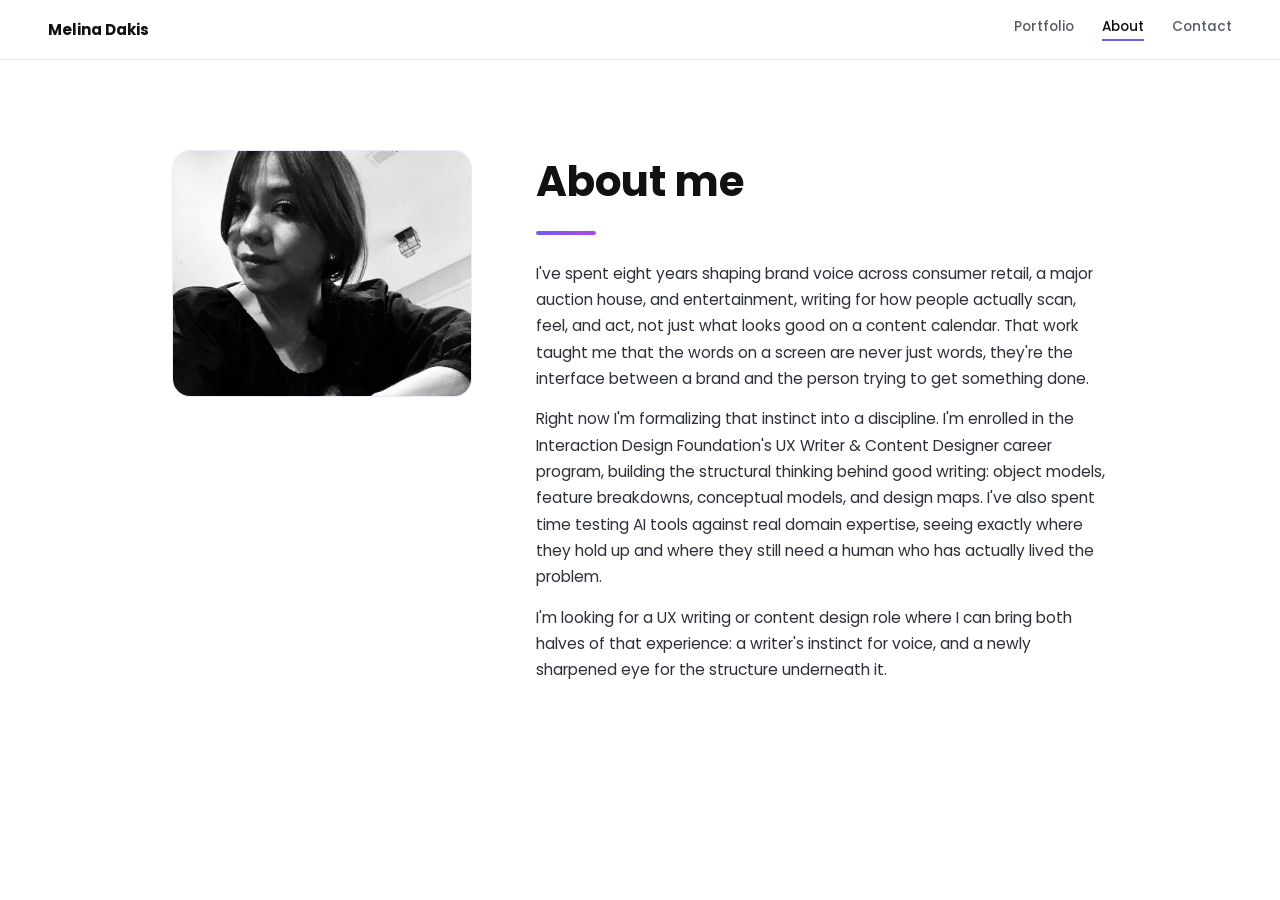
==== about.html @ 441a47ce "Add files via upload" ====
<!DOCTYPE html>
<html lang="en">
<head>
<meta charset="UTF-8">
<meta name="viewport" content="width=device-width, initial-scale=1.0">
<title>About — Melina Dakis</title>
<link rel="preconnect" href="https://fonts.googleapis.com">
<link rel="preconnect" href="https://fonts.gstatic.com" crossorigin>
<link href="https://fonts.googleapis.com/css2?family=Poppins:ital,wght@0,400;0,500;0,600;0,700;1,400&display=swap" rel="stylesheet">
<link rel="stylesheet" href="style.css">
</head>
<body>
<nav class="nav">
  <div class="name">Melina Dakis</div>
  <div class="plinks">
    <a href="index.html">Portfolio</a>
    <a href="about.html" class="active">About</a>
    <a href="contact.html">Contact</a>
  </div>
</nav>

<div class="about-wrap">
  <div class="about-photo">
    <img src="[data-uri]" alt="Portrait of Melina Dakis">
  </div>
  <div class="about-body">
    <h1>About me</h1>
    <div class="rule"></div>
    <p>
      I've spent eight years shaping brand voice across consumer retail, a major auction
      house, and entertainment, writing for how people actually scan, feel, and act, not
      just what looks good on a content calendar. That work taught me that the words on a
      screen are never just words, they're the interface between a brand and the person
      trying to get something done.
    </p>
    <p>
      Right now I'm formalizing that instinct into a discipline. I'm enrolled in the
      Interaction Design Foundation's UX Writer &amp; Content Designer career program,
      building the structural thinking behind good writing: object models, feature
      breakdowns, conceptual models, and design maps. I've also spent time testing AI tools
      against real domain expertise, seeing exactly where they hold up and where they
      still need a human who has actually lived the problem.
    </p>
    <p>
      I'm looking for a UX writing or content design role where I can bring both halves of
      that experience: a writer's instinct for voice, and a newly sharpened eye for the
      structure underneath it.
    </p>
  </div>
</div>
</body>
</html>
---- style.css ----
:root {
    --ink: #111114;
    --slate: #565A63;
    --slate-light: #8A8E99;
    --paper: #FFFFFF;
    --card: #FAFAFD;
    --border: #ECEAF8;
    --grad: linear-gradient(90deg,#6D5DF4,#B14AE2);
    --grad-diag: linear-gradient(135deg,#6D5DF4,#B14AE2);
    --tag-bg: #F5F2FD;
    --tag-ink: #6D3FC7;
    --note-ink: #4A2E8C;
    --note-border: #E7DFFA;
    --ghost: #F5F4FC;
    --nav-bg: rgba(255,255,255,0.9);
  }
  @media (prefers-color-scheme: dark) {
    :root:not([data-theme="light"]) {
      --ink: #F1F0F5;
      --slate: #B6B6C2;
      --slate-light: #8B8B99;
      --paper: #131217;
      --card: #1C1B22;
      --border: #2C2A35;
      --tag-bg: #241F33;
      --tag-ink: #C9A8FF;
      --note-ink: #D9C6FF;
      --note-border: #3A2E58;
      --ghost: #1D1A26;
      --nav-bg: rgba(19,18,23,0.85);
    }
  }
  :root[data-theme="dark"] {
    --ink: #F1F0F5;
    --slate: #B6B6C2;
    --slate-light: #8B8B99;
    --paper: #131217;
    --card: #1C1B22;
    --border: #2C2A35;
    --tag-bg: #241F33;
    --tag-ink: #C9A8FF;
    --note-ink: #D9C6FF;
    --note-border: #3A2E58;
    --ghost: #1D1A26;
    --nav-bg: rgba(19,18,23,0.85);
  }
  * { box-sizing: border-box; }
  html { scroll-behavior: smooth; }
  body {
    margin: 0;
    font-family: 'Poppins', 'Segoe UI', sans-serif;
    color: var(--ink);
    background: var(--paper);
    -webkit-font-smoothing: antialiased;
  }
  a { color: inherit; }

  /* ---------- NAV ---------- */
  .nav {
    position: sticky; top: 0; z-index: 50;
    background: var(--nav-bg);
    backdrop-filter: blur(8px);
    border-bottom: 1px solid var(--border);
    display: flex; align-items: center; justify-content: space-between;
    padding: 0.18in 0.5in;
  }
  .nav .name { font-weight: 700; font-size: 15px; }
  .nav .links { display: flex; gap: 22px; }
  .nav .links a {
    text-decoration: none; font-size: 13px; font-weight: 500; color: var(--slate);
  }
  .nav .links a:hover { color: var(--ink); }
  .nav .links a.n {
    display: inline-flex; align-items: center; justify-content: center;
    width: 22px; height: 22px; border-radius: 6px;
    background: var(--tag-bg); color: var(--tag-ink); font-size: 11px; font-weight: 700;
    margin-right: 4px;
  }

  /* ---------- HERO ---------- */
  .hero {
    position: relative; overflow: hidden;
    padding: 90px 0.85in 70px 0.85in;
    max-width: 1100px; margin: 0 auto;
  }
  .hero .kicker { font-size: 13px; font-weight: 500; color: var(--slate-light); margin-bottom: 28px; }
  .hero h1 {
    font-size: clamp(42px, 7vw, 76px); font-weight: 700; line-height: 1.0;
    letter-spacing: -0.02em; margin: 0 0 22px 0;
  }
  .hero .rule { width: 90px; height: 5px; border-radius: 3px; background: var(--grad); margin-bottom: 26px; }
  .hero .role { font-size: 19px; font-weight: 500; margin-bottom: 18px; }
  .hero .pitch { font-size: 16px; line-height: 1.65; color: var(--slate); max-width: 560px; margin-bottom: 44px; }

  .index-grid {
    display: grid; grid-template-columns: repeat(2, 1fr); gap: 14px;
    max-width: 720px;
  }
  .index-grid a {
    display: flex; align-items: center; gap: 14px;
    text-decoration: none; color: var(--ink);
    padding: 14px 16px; border: 1px solid var(--border); border-radius: 12px;
    background: var(--card);
    transition: border-color 0.15s ease, transform 0.15s ease;
  }
  .index-grid a:hover { border-color: #C9BBF2; transform: translateY(-1px); }
  .index-grid .n {
    flex-shrink: 0; width: 30px; height: 30px; border-radius: 8px;
    background: var(--grad-diag); color: #fff; font-size: 12px; font-weight: 700;
    display: flex; align-items: center; justify-content: center;
  }
  .index-grid span.t { font-size: 13.5px; font-weight: 500; }

  .appendix-note {
    display: flex; align-items: center; gap: 12px;
    font-size: 13.5px; font-weight: 500; color: var(--note-ink);
    background: var(--tag-bg); border: 1px solid var(--note-border); border-radius: 10px;
    padding: 14px 18px; margin-top: 30px; max-width: 640px;
  }
  .appendix-note svg { flex-shrink: 0; }

  /* ---------- SECTIONS ---------- */
  section.project {
    position: relative; overflow: hidden;
    scroll-margin-top: 64px;
    padding: 90px 0.85in;
    max-width: 1100px; margin: 0 auto;
    border-top: 1px solid var(--border);
  }
  .ghost {
    position: absolute; top: -40px; right: -10px;
    font-size: 320px; font-weight: 700; color: var(--ghost);
    z-index: 0; line-height: 1; user-select: none; pointer-events: none;
  }
  .p-inner { position: relative; z-index: 1; }
  .eyebrow {
    display: inline-block; font-size: 13px; font-weight: 600; letter-spacing: 0.02em;
    background: var(--grad); -webkit-background-clip: text; background-clip: text;
    color: transparent; -webkit-text-fill-color: transparent;
    margin-bottom: 14px;
  }
  h2.p-title {
    font-size: clamp(26px, 3.4vw, 34px); font-weight: 700; letter-spacing: -0.01em;
    margin: 0 0 22px 0; line-height: 1.15; max-width: 780px;
  }
  .p-rule { width: 60px; height: 4px; border-radius: 3px; background: var(--grad); margin-bottom: 26px; }
  .p-context { font-size: 16px; color: var(--slate); line-height: 1.6; max-width: 700px; margin-bottom: 34px; }

  h3.sub { font-size: 17px; font-weight: 600; margin: 0 0 12px 0; }
  p, li { font-size: 15px; line-height: 1.62; color: #2E3038; margin: 0 0 14px 0; }
  .body-col { max-width: 620px; }
  .body-col p:last-child { margin-bottom: 0; }

  .frame {
    border: 1px solid var(--border); border-radius: 16px; background: var(--card);
    padding: 26px; margin: 18px 0; text-align: center;
  }
  .frame img { max-width: 100%; height: auto; border-radius: 6px; }
  .cap { font-size: 13px; color: var(--slate-light); margin-top: 12px; margin-bottom: 0; }

  .card { border-radius: 16px; background: var(--card); border: 1px solid var(--border); padding: 24px 26px; }
  .card-row { display: flex; align-items: center; gap: 14px; margin-bottom: 12px; }
  .icon {
    flex-shrink: 0; width: 38px; height: 38px; border-radius: 10px;
    background: var(--grad-diag); display: flex; align-items: center; justify-content: center;
  }
  .icon svg { width: 17px; height: 17px; }
  .card .label { font-size: 14.5px; font-weight: 600; }
  .card p:last-child { margin-bottom: 0; }
  .card ul { margin: 6px 0 0 0; padding-left: 20px; }
  .card ul li { margin-bottom: 6px; }

  .two-col { display: grid; grid-template-columns: 1fr 1fr; gap: 48px; align-items: start; }
  @media (max-width: 820px) { .two-col { grid-template-columns: 1fr; } .index-grid { grid-template-columns: 1fr; } }

  ul.stories { margin: 8px 0 0 0; padding-left: 20px; }
  ul.stories li { margin-bottom: 8px; font-size: 14.5px; }
  ul.tight { margin: 6px 0 0 0; padding-left: 20px; }
  ul.tight li { margin-bottom: 6px; font-size: 14.5px; }

  .quote-block {
    border-left: 3px solid #B14AE2; padding: 8px 0 8px 18px; margin: 0 0 16px 0;
    font-style: italic; font-size: 14.5px; color: #3A3B42;
  }
  .use-case dt { font-weight: 600; font-size: 14.5px; margin-top: 14px; }
  .use-case dd { margin: 3px 0 0 0; font-size: 14.5px; color: #2E3038; line-height: 1.55; }
  .use-case dt:first-child { margin-top: 0; }

  details.appendix {
    margin-top: 22px; border: 1px solid var(--border); border-radius: 16px;
    background: var(--card); overflow: hidden;
  }
  details.appendix summary {
    cursor: pointer; list-style: none; padding: 18px 24px;
    font-size: 14.5px; font-weight: 600; color: var(--tag-ink);
    display: flex; align-items: center; gap: 10px;
  }
  details.appendix summary::-webkit-details-marker { display: none; }
  details.appendix summary .chev { transition: transform 0.2s ease; flex-shrink: 0; }
  details.appendix[open] summary .chev { transform: rotate(90deg); }
  details.appendix .appendix-body { padding: 0 26px 26px 26px; }

  footer {
    padding: 60px 0.85in 80px 0.85in;
    max-width: 1100px; margin: 0 auto;
    border-top: 1px solid var(--border);
  }
  footer p { color: var(--slate-light); font-size: 13.5px; }

  /* ---------- PRIMARY NAV (multi-page) ---------- */
  .nav .plinks { display: flex; gap: 28px; }
  .nav .plinks a {
    text-decoration: none; font-size: 13.5px; font-weight: 500; color: var(--slate);
    padding-bottom: 2px; border-bottom: 2px solid transparent;
  }
  .nav .plinks a:hover { color: var(--ink); }
  .nav .plinks a.active { color: var(--ink); border-bottom-color: #6D5DF4; }

  /* ---------- ABOUT PAGE ---------- */
  .about-wrap {
    max-width: 1100px; margin: 0 auto;
    padding: 90px 0.85in 100px 0.85in;
    display: grid; grid-template-columns: 300px 1fr; gap: 64px; align-items: start;
  }
  .about-photo {
    width: 100%; border-radius: 18px; overflow: hidden;
    border: 1px solid var(--border);
  }
  .about-photo img { width: 100%; display: block; }
  .about-body h1 {
    font-size: clamp(30px, 4vw, 42px); font-weight: 700; letter-spacing: -0.01em;
    margin: 0 0 18px 0;
  }
  .about-body .rule { width: 60px; height: 4px; border-radius: 3px; background: var(--grad); margin-bottom: 26px; }
  .about-body p { font-size: 15.5px; line-height: 1.7; max-width: 620px; }
  @media (max-width: 760px) {
    .about-wrap { grid-template-columns: 1fr; }
    .about-photo { max-width: 260px; }
  }

  /* ---------- CONTACT PAGE ---------- */
  .contact-wrap {
    max-width: 700px; margin: 0 auto;
    padding: 110px 0.5in 120px 0.5in;
    text-align: center;
  }
  .contact-wrap h1 {
    font-size: clamp(32px, 5vw, 46px); font-weight: 700; letter-spacing: -0.01em;
    margin: 0 0 18px 0;
  }
  .contact-wrap .rule { width: 60px; height: 4px; border-radius: 3px; background: var(--grad); margin: 0 auto 26px auto; }
  .contact-wrap p.lead { font-size: 16px; color: var(--slate); max-width: 480px; margin: 0 auto 40px auto; }
  .contact-links { display: flex; flex-direction: column; gap: 14px; align-items: center; }
  .contact-links a {
    display: flex; align-items: center; gap: 12px;
    text-decoration: none; color: var(--ink); font-size: 16px; font-weight: 500;
    border: 1px solid var(--border); border-radius: 12px; background: var(--card);
    padding: 16px 28px; min-width: 320px; justify-content: center;
    transition: border-color 0.15s ease, transform 0.15s ease;
  }
  .contact-links a:hover { border-color: #C9BBF2; transform: translateY(-1px); }
  .contact-links .icon { flex-shrink: 0; }

  .contact-links .contact-icon { flex-shrink: 0; width: 18px; height: 18px; }
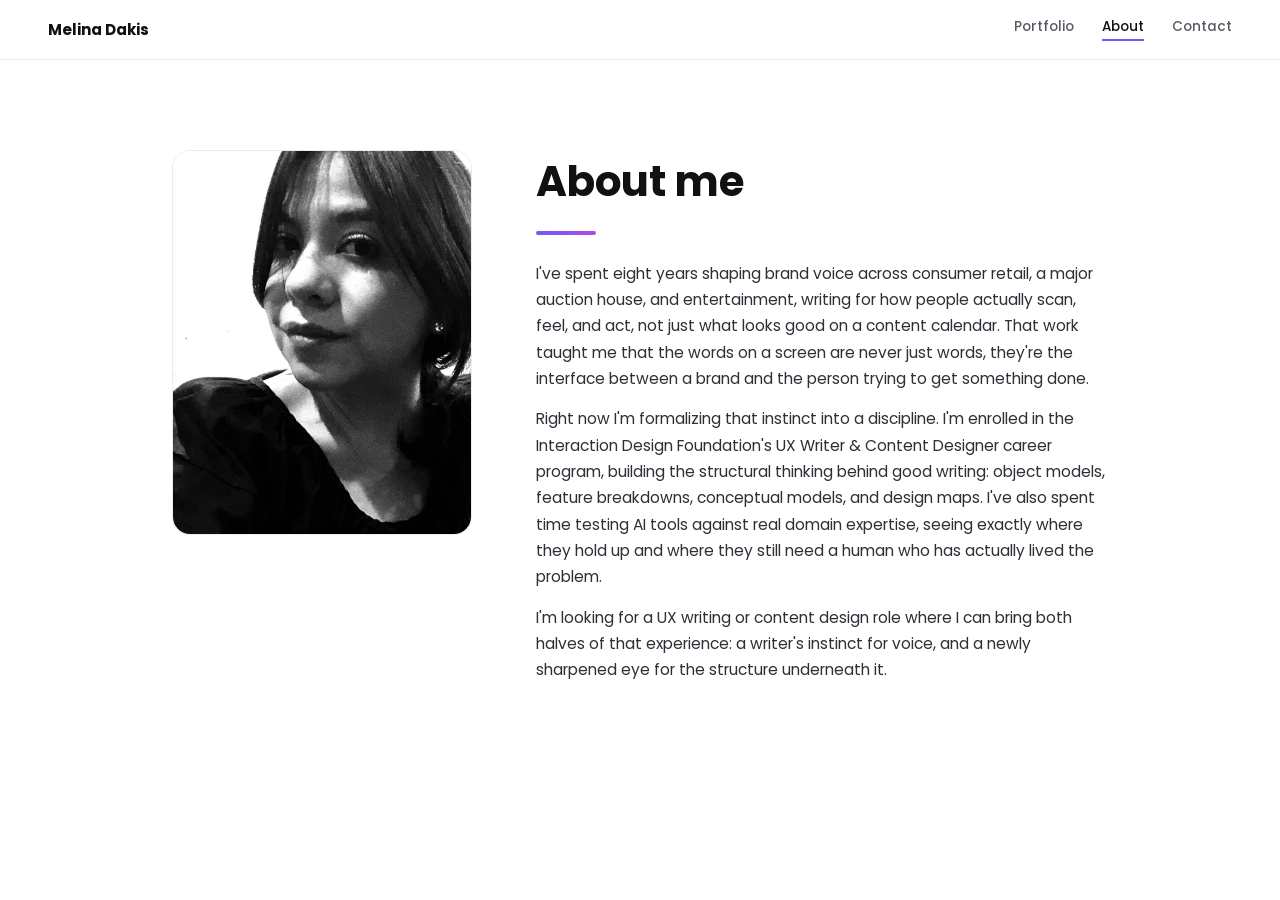
==== commit dac092b4: "Add files via upload" ====
--- a/about.html
+++ b/about.html
@@ -21,7 +21,7 @@
 
 <div class="about-wrap">
   <div class="about-photo">
-    <img src="[data-uri]" alt="Portrait of Melina Dakis">
+    <img src="[data-uri]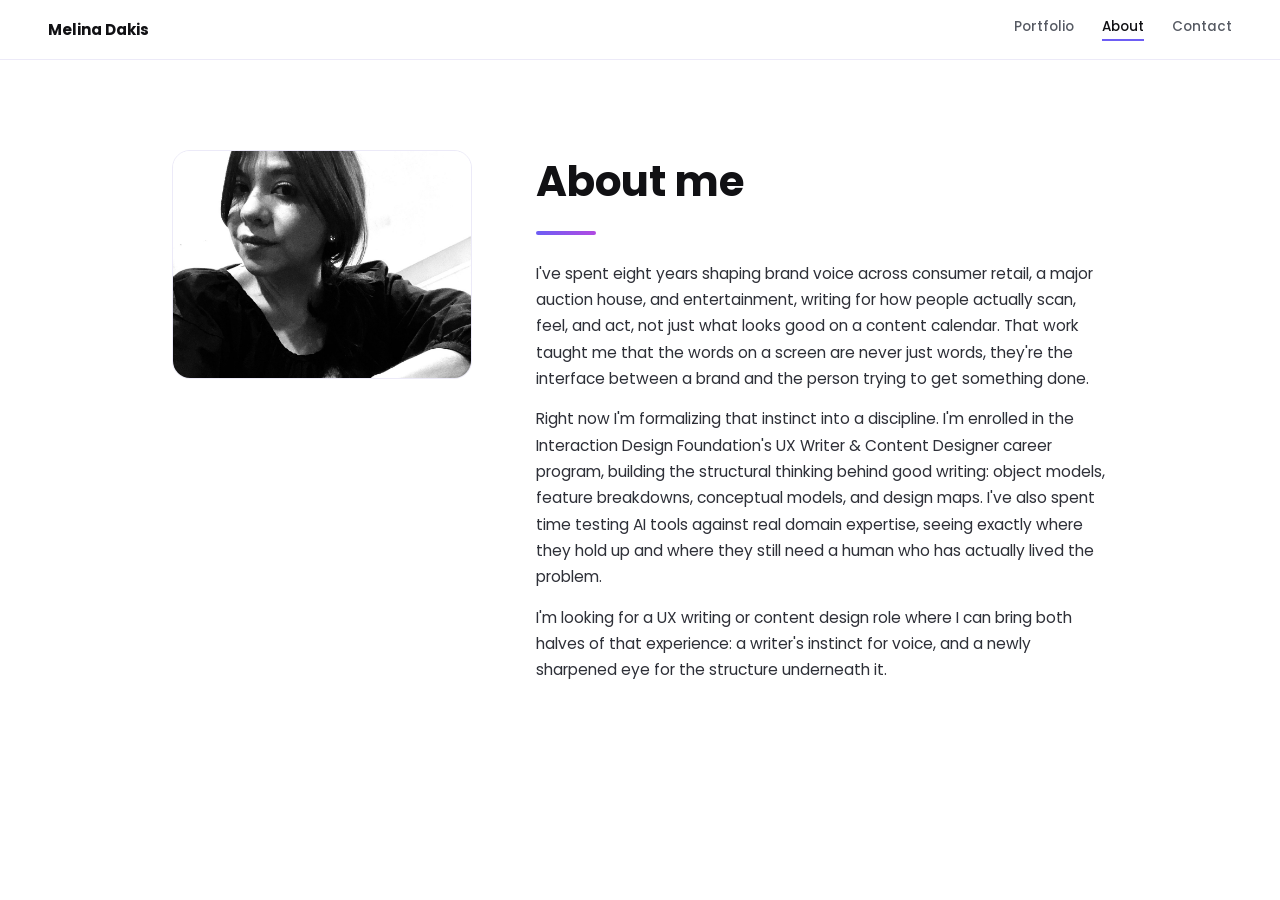
==== commit 1265f8f7: "Add files via upload" ====
--- a/about.html
+++ b/about.html
@@ -21,7 +21,7 @@
 
 <div class="about-wrap">
   <div class="about-photo">
-    <img src="[data-uri]" alt="Portrait of Melina Dakis">
+    <img src="[data-uri]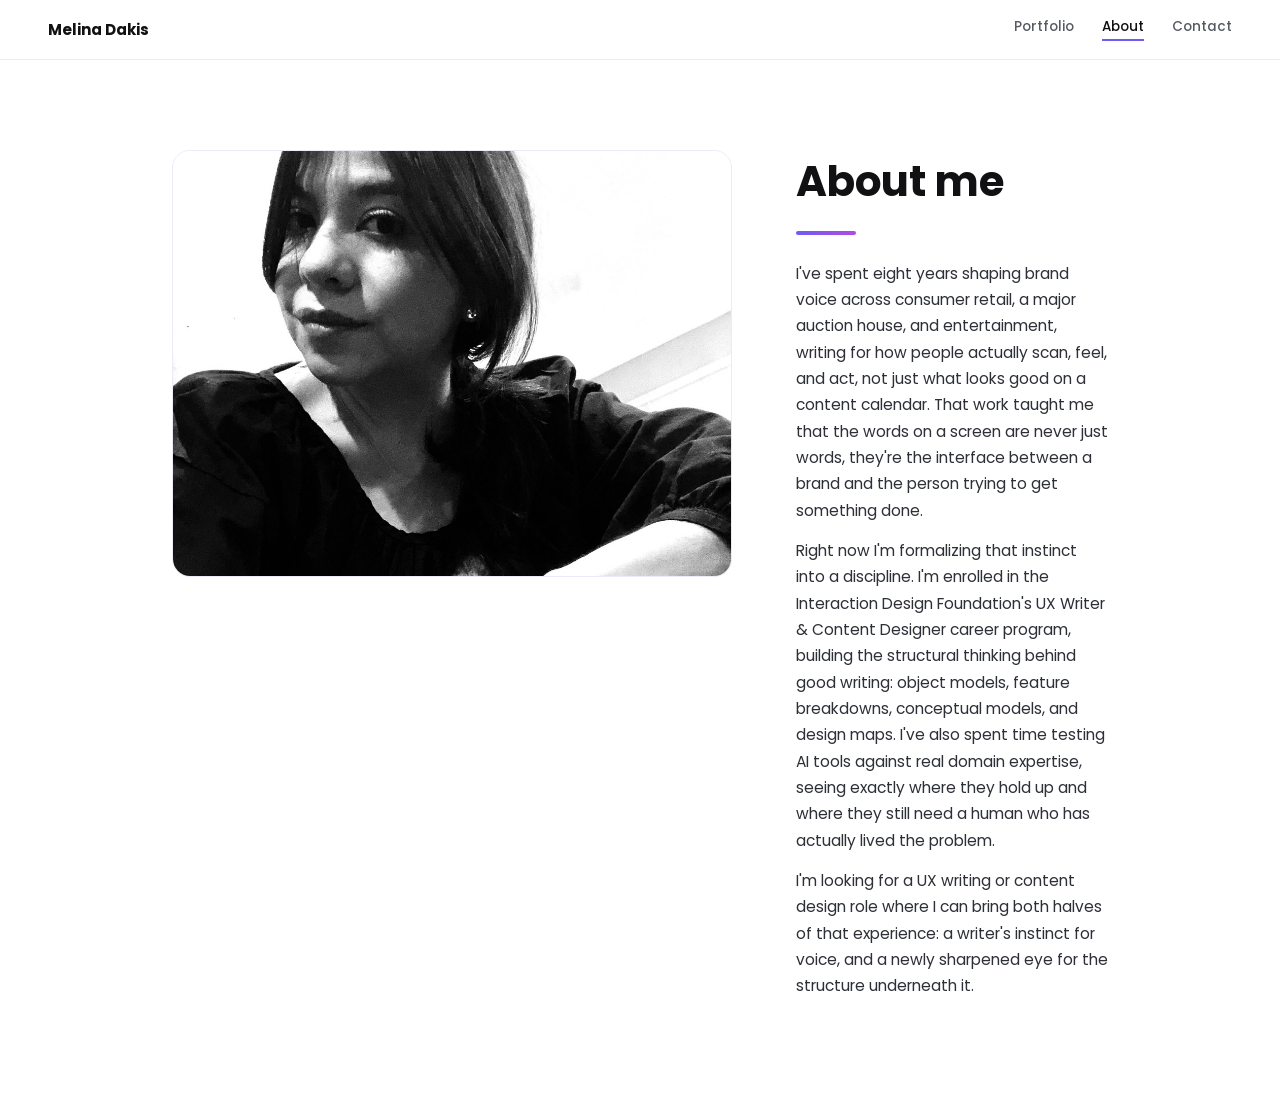
==== commit 80b2d60a: "Add files via upload" ====
--- a/about.html
+++ b/about.html
@@ -7,7 +7,7 @@
 <link rel="preconnect" href="https://fonts.googleapis.com">
 <link rel="preconnect" href="https://fonts.gstatic.com" crossorigin>
 <link href="https://fonts.googleapis.com/css2?family=Poppins:ital,wght@0,400;0,500;0,600;0,700;1,400&display=swap" rel="stylesheet">
-<link rel="stylesheet" href="style.css">
+<link rel="stylesheet" href="style.css?v=2">
 </head>
 <body>
 <nav class="nav">
--- a/style.css
+++ b/style.css
@@ -221,7 +221,7 @@
   .about-wrap {
     max-width: 1100px; margin: 0 auto;
     padding: 90px 0.85in 100px 0.85in;
-    display: grid; grid-template-columns: 300px 1fr; gap: 64px; align-items: start;
+    display: grid; grid-template-columns: 560px 1fr; gap: 64px; align-items: start;
   }
   .about-photo {
     width: 100%; border-radius: 18px; overflow: hidden;
@@ -236,7 +236,7 @@
   .about-body p { font-size: 15.5px; line-height: 1.7; max-width: 620px; }
   @media (max-width: 760px) {
     .about-wrap { grid-template-columns: 1fr; }
-    .about-photo { max-width: 260px; }
+    .about-photo { max-width: 320px; }
   }
 
   /* ---------- CONTACT PAGE ---------- */
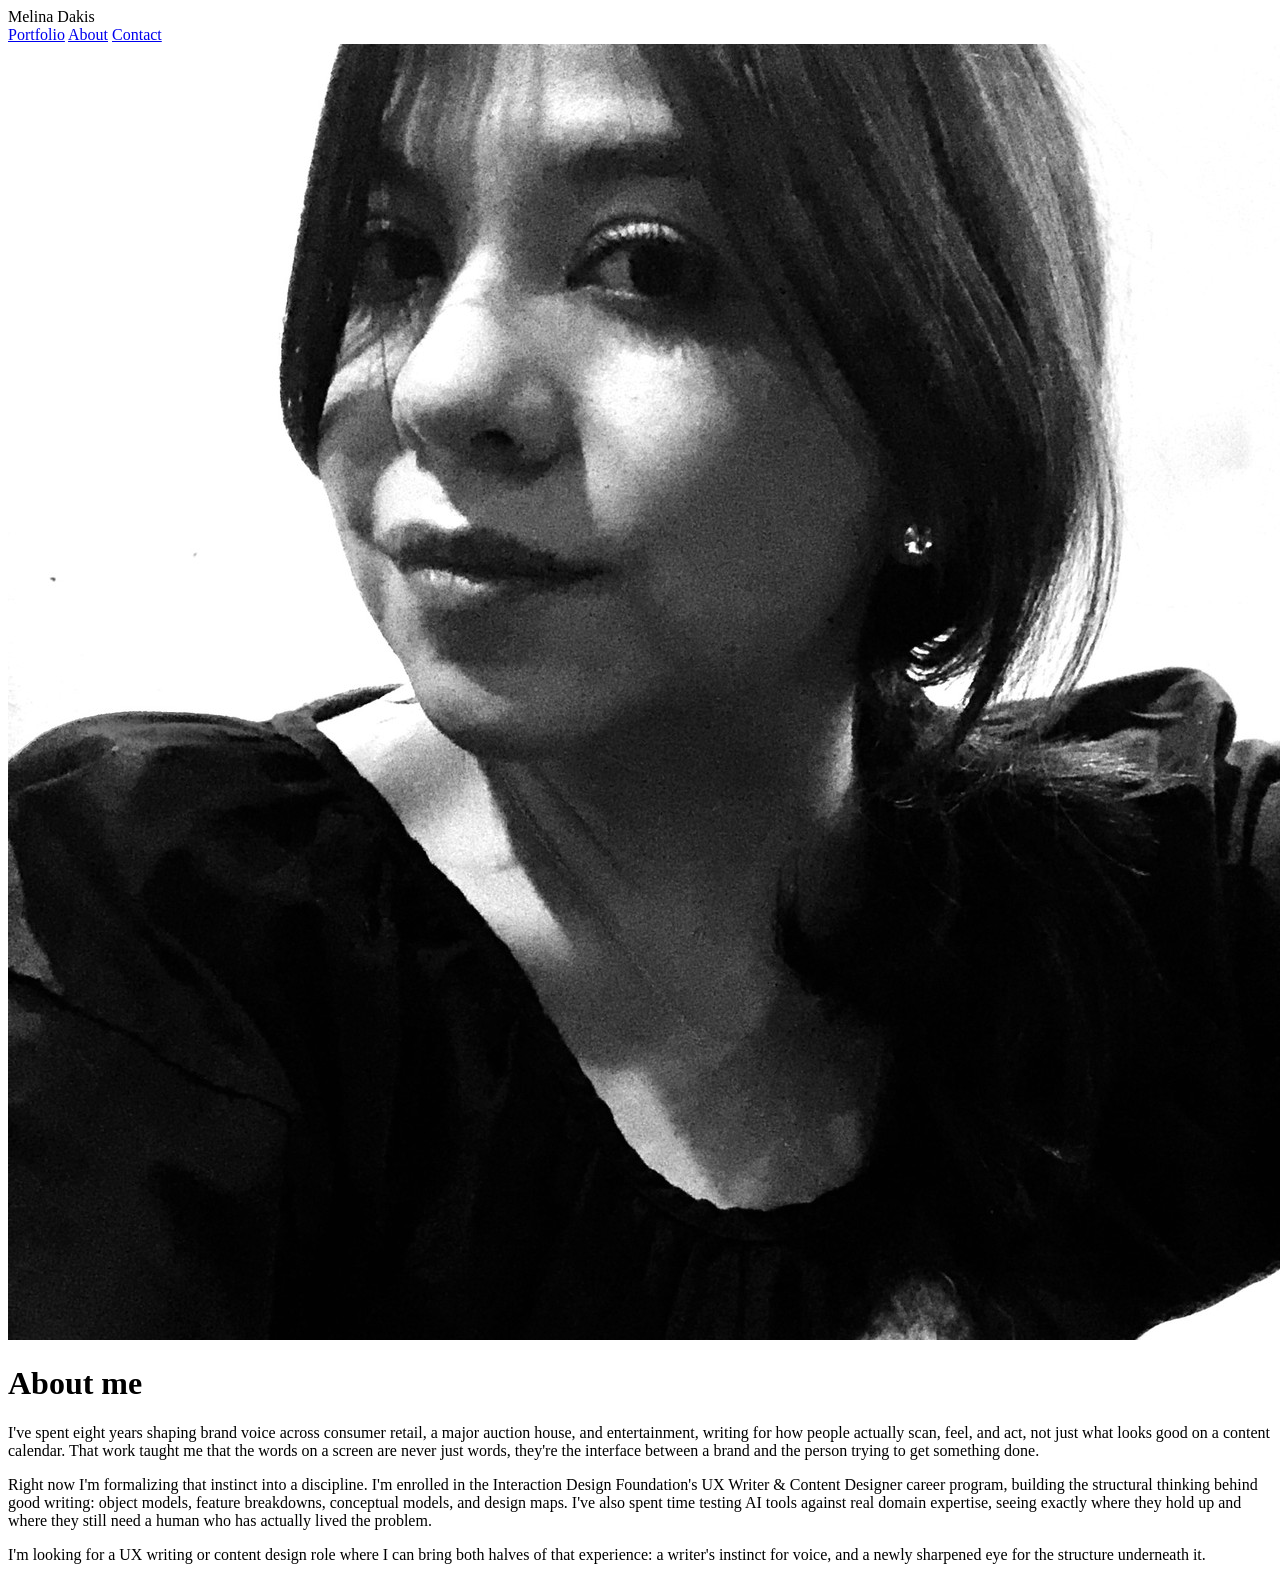
==== commit 91b69269: "Add files via upload" ====
--- a/about.html
+++ b/about.html
@@ -21,7 +21,7 @@
 
 <div class="about-wrap">
   <div class="about-photo">
-    <img src="[data-uri]" alt="Portrait of Melina Dakis">
+    <img src="[data-uri]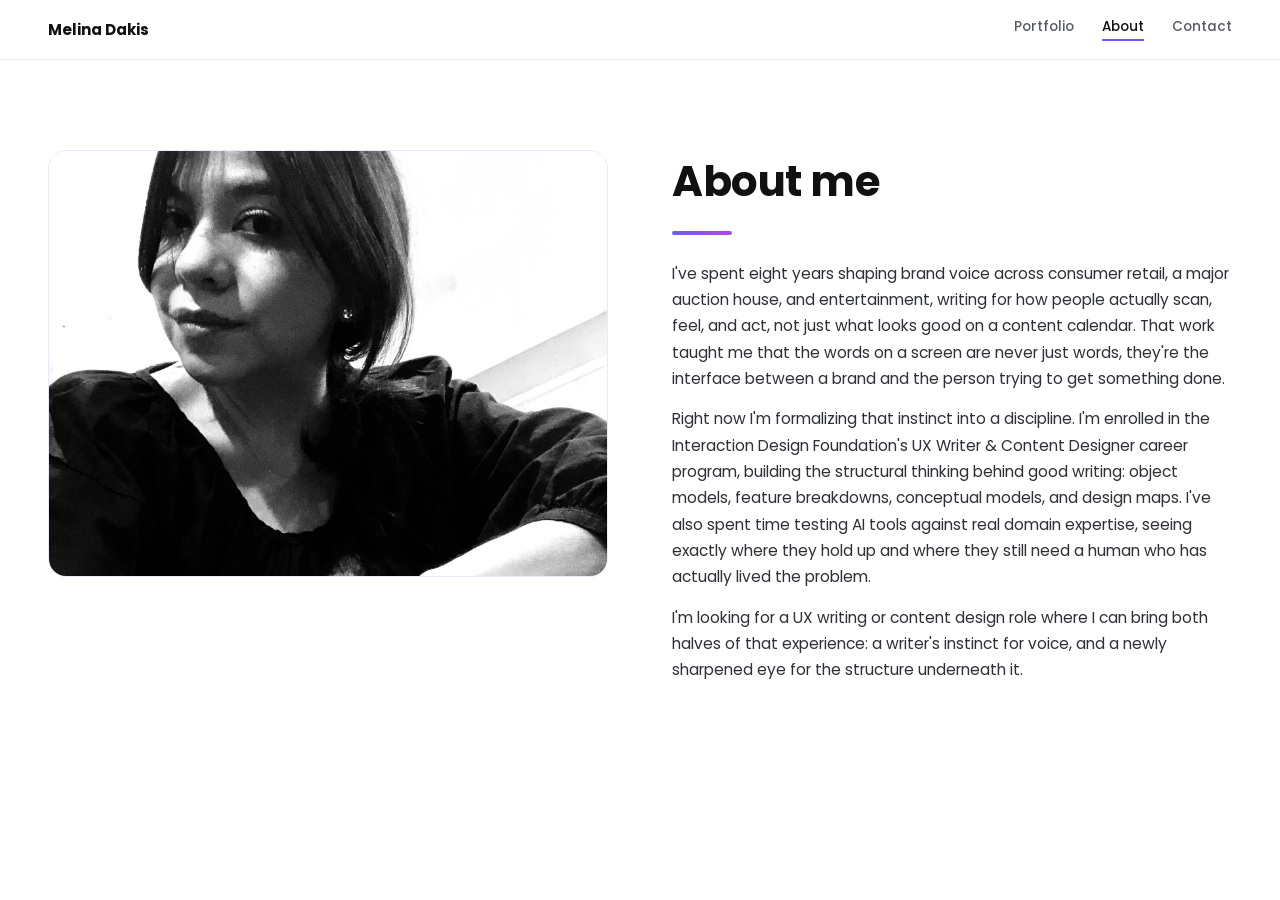
==== commit 2775f690: "Add files via upload" ====
--- a/about.html
+++ b/about.html
@@ -7,7 +7,7 @@
 <link rel="preconnect" href="https://fonts.googleapis.com">
 <link rel="preconnect" href="https://fonts.gstatic.com" crossorigin>
 <link href="https://fonts.googleapis.com/css2?family=Poppins:ital,wght@0,400;0,500;0,600;0,700;1,400&display=swap" rel="stylesheet">
-<link rel="stylesheet" href="style.css?v=2">
+<link rel="stylesheet" href="style.css?v=3">
 </head>
 <body>
 <nav class="nav">
--- a/style.css
+++ b/style.css
@@ -0,0 +1,265 @@
+
+  :root {
+    --ink: #111114;
+    --slate: #565A63;
+    --slate-light: #8A8E99;
+    --paper: #FFFFFF;
+    --card: #FAFAFD;
+    --border: #ECEAF8;
+    --grad: linear-gradient(90deg,#6D5DF4,#B14AE2);
+    --grad-diag: linear-gradient(135deg,#6D5DF4,#B14AE2);
+    --tag-bg: #F5F2FD;
+    --tag-ink: #6D3FC7;
+    --note-ink: #4A2E8C;
+    --note-border: #E7DFFA;
+    --ghost: #F5F4FC;
+    --nav-bg: rgba(255,255,255,0.9);
+  }
+  @media (prefers-color-scheme: dark) {
+    :root:not([data-theme="light"]) {
+      --ink: #F1F0F5;
+      --slate: #B6B6C2;
+      --slate-light: #8B8B99;
+      --paper: #131217;
+      --card: #1C1B22;
+      --border: #2C2A35;
+      --tag-bg: #241F33;
+      --tag-ink: #C9A8FF;
+      --note-ink: #D9C6FF;
+      --note-border: #3A2E58;
+      --ghost: #1D1A26;
+      --nav-bg: rgba(19,18,23,0.85);
+    }
+  }
+  :root[data-theme="dark"] {
+    --ink: #F1F0F5;
+    --slate: #B6B6C2;
+    --slate-light: #8B8B99;
+    --paper: #131217;
+    --card: #1C1B22;
+    --border: #2C2A35;
+    --tag-bg: #241F33;
+    --tag-ink: #C9A8FF;
+    --note-ink: #D9C6FF;
+    --note-border: #3A2E58;
+    --ghost: #1D1A26;
+    --nav-bg: rgba(19,18,23,0.85);
+  }
+  * { box-sizing: border-box; }
+  html { scroll-behavior: smooth; }
+  body {
+    margin: 0;
+    font-family: 'Poppins', 'Segoe UI', sans-serif;
+    color: var(--ink);
+    background: var(--paper);
+    -webkit-font-smoothing: antialiased;
+  }
+  a { color: inherit; }
+
+  /* ---------- NAV ---------- */
+  .nav {
+    position: sticky; top: 0; z-index: 50;
+    background: var(--nav-bg);
+    backdrop-filter: blur(8px);
+    border-bottom: 1px solid var(--border);
+    display: flex; align-items: center; justify-content: space-between;
+    padding: 0.18in 0.5in;
+  }
+  .nav .name { font-weight: 700; font-size: 15px; }
+  .nav .links { display: flex; gap: 22px; }
+  .nav .links a {
+    text-decoration: none; font-size: 13px; font-weight: 500; color: var(--slate);
+  }
+  .nav .links a:hover { color: var(--ink); }
+  .nav .links a.n {
+    display: inline-flex; align-items: center; justify-content: center;
+    width: 22px; height: 22px; border-radius: 6px;
+    background: var(--tag-bg); color: var(--tag-ink); font-size: 11px; font-weight: 700;
+    margin-right: 4px;
+  }
+
+  /* ---------- HERO ---------- */
+  .hero {
+    position: relative; overflow: hidden;
+    padding: 90px 0.85in 70px 0.85in;
+    max-width: 1100px; margin: 0 auto;
+  }
+  .hero .kicker { font-size: 13px; font-weight: 500; color: var(--slate-light); margin-bottom: 28px; }
+  .hero h1 {
+    font-size: clamp(42px, 7vw, 76px); font-weight: 700; line-height: 1.0;
+    letter-spacing: -0.02em; margin: 0 0 22px 0;
+  }
+  .hero .rule { width: 90px; height: 5px; border-radius: 3px; background: var(--grad); margin-bottom: 26px; }
+  .hero .role { font-size: 19px; font-weight: 500; margin-bottom: 18px; }
+  .hero .pitch { font-size: 16px; line-height: 1.65; color: var(--slate); max-width: 560px; margin-bottom: 44px; }
+
+  .index-grid {
+    display: grid; grid-template-columns: repeat(2, 1fr); gap: 14px;
+    max-width: 720px;
+  }
+  .index-grid a {
+    display: flex; align-items: center; gap: 14px;
+    text-decoration: none; color: var(--ink);
+    padding: 14px 16px; border: 1px solid var(--border); border-radius: 12px;
+    background: var(--card);
+    transition: border-color 0.15s ease, transform 0.15s ease;
+  }
+  .index-grid a:hover { border-color: #C9BBF2; transform: translateY(-1px); }
+  .index-grid .n {
+    flex-shrink: 0; width: 30px; height: 30px; border-radius: 8px;
+    background: var(--grad-diag); color: #fff; font-size: 12px; font-weight: 700;
+    display: flex; align-items: center; justify-content: center;
+  }
+  .index-grid span.t { font-size: 13.5px; font-weight: 500; }
+
+  .appendix-note {
+    display: flex; align-items: center; gap: 12px;
+    font-size: 13.5px; font-weight: 500; color: var(--note-ink);
+    background: var(--tag-bg); border: 1px solid var(--note-border); border-radius: 10px;
+    padding: 14px 18px; margin-top: 30px; max-width: 640px;
+  }
+  .appendix-note svg { flex-shrink: 0; }
+
+  /* ---------- SECTIONS ---------- */
+  section.project {
+    position: relative; overflow: hidden;
+    scroll-margin-top: 64px;
+    padding: 90px 0.85in;
+    max-width: 1100px; margin: 0 auto;
+    border-top: 1px solid var(--border);
+  }
+  .ghost {
+    position: absolute; top: -40px; right: -10px;
+    font-size: 320px; font-weight: 700; color: var(--ghost);
+    z-index: 0; line-height: 1; user-select: none; pointer-events: none;
+  }
+  .p-inner { position: relative; z-index: 1; }
+  .eyebrow {
+    display: inline-block; font-size: 13px; font-weight: 600; letter-spacing: 0.02em;
+    background: var(--grad); -webkit-background-clip: text; background-clip: text;
+    color: transparent; -webkit-text-fill-color: transparent;
+    margin-bottom: 14px;
+  }
+  h2.p-title {
+    font-size: clamp(26px, 3.4vw, 34px); font-weight: 700; letter-spacing: -0.01em;
+    margin: 0 0 22px 0; line-height: 1.15; max-width: 780px;
+  }
+  .p-rule { width: 60px; height: 4px; border-radius: 3px; background: var(--grad); margin-bottom: 26px; }
+  .p-context { font-size: 16px; color: var(--slate); line-height: 1.6; max-width: 700px; margin-bottom: 34px; }
+
+  h3.sub { font-size: 17px; font-weight: 600; margin: 0 0 12px 0; }
+  p, li { font-size: 15px; line-height: 1.62; color: #2E3038; margin: 0 0 14px 0; }
+  .body-col { max-width: 620px; }
+  .body-col p:last-child { margin-bottom: 0; }
+
+  .frame {
+    border: 1px solid var(--border); border-radius: 16px; background: var(--card);
+    padding: 26px; margin: 18px 0; text-align: center;
+  }
+  .frame img { max-width: 100%; height: auto; border-radius: 6px; }
+  .cap { font-size: 13px; color: var(--slate-light); margin-top: 12px; margin-bottom: 0; }
+
+  .card { border-radius: 16px; background: var(--card); border: 1px solid var(--border); padding: 24px 26px; }
+  .card-row { display: flex; align-items: center; gap: 14px; margin-bottom: 12px; }
+  .icon {
+    flex-shrink: 0; width: 38px; height: 38px; border-radius: 10px;
+    background: var(--grad-diag); display: flex; align-items: center; justify-content: center;
+  }
+  .icon svg { width: 17px; height: 17px; }
+  .card .label { font-size: 14.5px; font-weight: 600; }
+  .card p:last-child { margin-bottom: 0; }
+  .card ul { margin: 6px 0 0 0; padding-left: 20px; }
+  .card ul li { margin-bottom: 6px; }
+
+  .two-col { display: grid; grid-template-columns: 1fr 1fr; gap: 48px; align-items: start; }
+  @media (max-width: 820px) { .two-col { grid-template-columns: 1fr; } .index-grid { grid-template-columns: 1fr; } }
+
+  ul.stories { margin: 8px 0 0 0; padding-left: 20px; }
+  ul.stories li { margin-bottom: 8px; font-size: 14.5px; }
+  ul.tight { margin: 6px 0 0 0; padding-left: 20px; }
+  ul.tight li { margin-bottom: 6px; font-size: 14.5px; }
+
+  .quote-block {
+    border-left: 3px solid #B14AE2; padding: 8px 0 8px 18px; margin: 0 0 16px 0;
+    font-style: italic; font-size: 14.5px; color: #3A3B42;
+  }
+  .use-case dt { font-weight: 600; font-size: 14.5px; margin-top: 14px; }
+  .use-case dd { margin: 3px 0 0 0; font-size: 14.5px; color: #2E3038; line-height: 1.55; }
+  .use-case dt:first-child { margin-top: 0; }
+
+  details.appendix {
+    margin-top: 22px; border: 1px solid var(--border); border-radius: 16px;
+    background: var(--card); overflow: hidden;
+  }
+  details.appendix summary {
+    cursor: pointer; list-style: none; padding: 18px 24px;
+    font-size: 14.5px; font-weight: 600; color: var(--tag-ink);
+    display: flex; align-items: center; gap: 10px;
+  }
+  details.appendix summary::-webkit-details-marker { display: none; }
+  details.appendix summary .chev { transition: transform 0.2s ease; flex-shrink: 0; }
+  details.appendix[open] summary .chev { transform: rotate(90deg); }
+  details.appendix .appendix-body { padding: 0 26px 26px 26px; }
+
+  footer {
+    padding: 60px 0.85in 80px 0.85in;
+    max-width: 1100px; margin: 0 auto;
+    border-top: 1px solid var(--border);
+  }
+  footer p { color: var(--slate-light); font-size: 13.5px; }
+
+  /* ---------- PRIMARY NAV (multi-page) ---------- */
+  .nav .plinks { display: flex; gap: 28px; }
+  .nav .plinks a {
+    text-decoration: none; font-size: 13.5px; font-weight: 500; color: var(--slate);
+    padding-bottom: 2px; border-bottom: 2px solid transparent;
+  }
+  .nav .plinks a:hover { color: var(--ink); }
+  .nav .plinks a.active { color: var(--ink); border-bottom-color: #6D5DF4; }
+
+  /* ---------- ABOUT PAGE ---------- */
+  .about-wrap {
+    max-width: 1300px; margin: 0 auto;
+    padding: 90px 0.5in 100px 0.5in;
+    display: grid; grid-template-columns: 560px 1fr; gap: 64px; align-items: start;
+  }
+  .about-photo {
+    width: 100%; border-radius: 18px; overflow: hidden;
+    border: 1px solid var(--border);
+  }
+  .about-photo img { width: 100%; display: block; }
+  .about-body h1 {
+    font-size: clamp(30px, 4vw, 42px); font-weight: 700; letter-spacing: -0.01em;
+    margin: 0 0 18px 0;
+  }
+  .about-body .rule { width: 60px; height: 4px; border-radius: 3px; background: var(--grad); margin-bottom: 26px; }
+  .about-body p { font-size: 15.5px; line-height: 1.7; max-width: 760px; }
+  @media (max-width: 760px) {
+    .about-wrap { grid-template-columns: 1fr; }
+    .about-photo { max-width: 320px; }
+  }
+
+  /* ---------- CONTACT PAGE ---------- */
+  .contact-wrap {
+    max-width: 700px; margin: 0 auto;
+    padding: 110px 0.5in 120px 0.5in;
+    text-align: center;
+  }
+  .contact-wrap h1 {
+    font-size: clamp(32px, 5vw, 46px); font-weight: 700; letter-spacing: -0.01em;
+    margin: 0 0 18px 0;
+  }
+  .contact-wrap .rule { width: 60px; height: 4px; border-radius: 3px; background: var(--grad); margin: 0 auto 26px auto; }
+  .contact-wrap p.lead { font-size: 16px; color: var(--slate); max-width: 480px; margin: 0 auto 40px auto; }
+  .contact-links { display: flex; flex-direction: column; gap: 14px; align-items: center; }
+  .contact-links a {
+    display: flex; align-items: center; gap: 12px;
+    text-decoration: none; color: var(--ink); font-size: 16px; font-weight: 500;
+    border: 1px solid var(--border); border-radius: 12px; background: var(--card);
+    padding: 16px 28px; min-width: 320px; justify-content: center;
+    transition: border-color 0.15s ease, transform 0.15s ease;
+  }
+  .contact-links a:hover { border-color: #C9BBF2; transform: translateY(-1px); }
+  .contact-links .icon { flex-shrink: 0; }
+
+  .contact-links .contact-icon { flex-shrink: 0; width: 18px; height: 18px; }
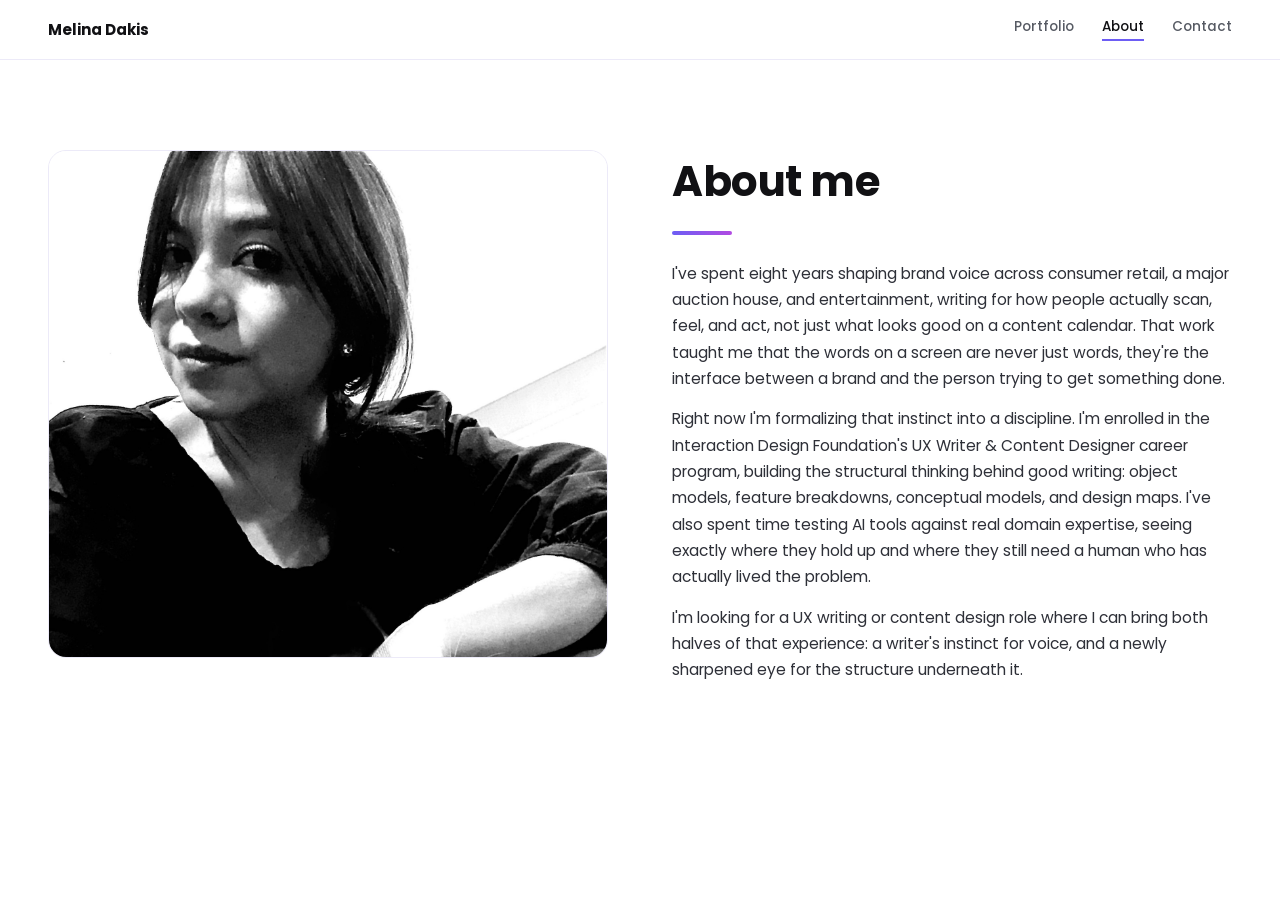
==== commit a6a5aae6: "Add files via upload" ====
--- a/about.html
+++ b/about.html
@@ -21,7 +21,7 @@
 
 <div class="about-wrap">
   <div class="about-photo">
-    <img src="[data-uri]